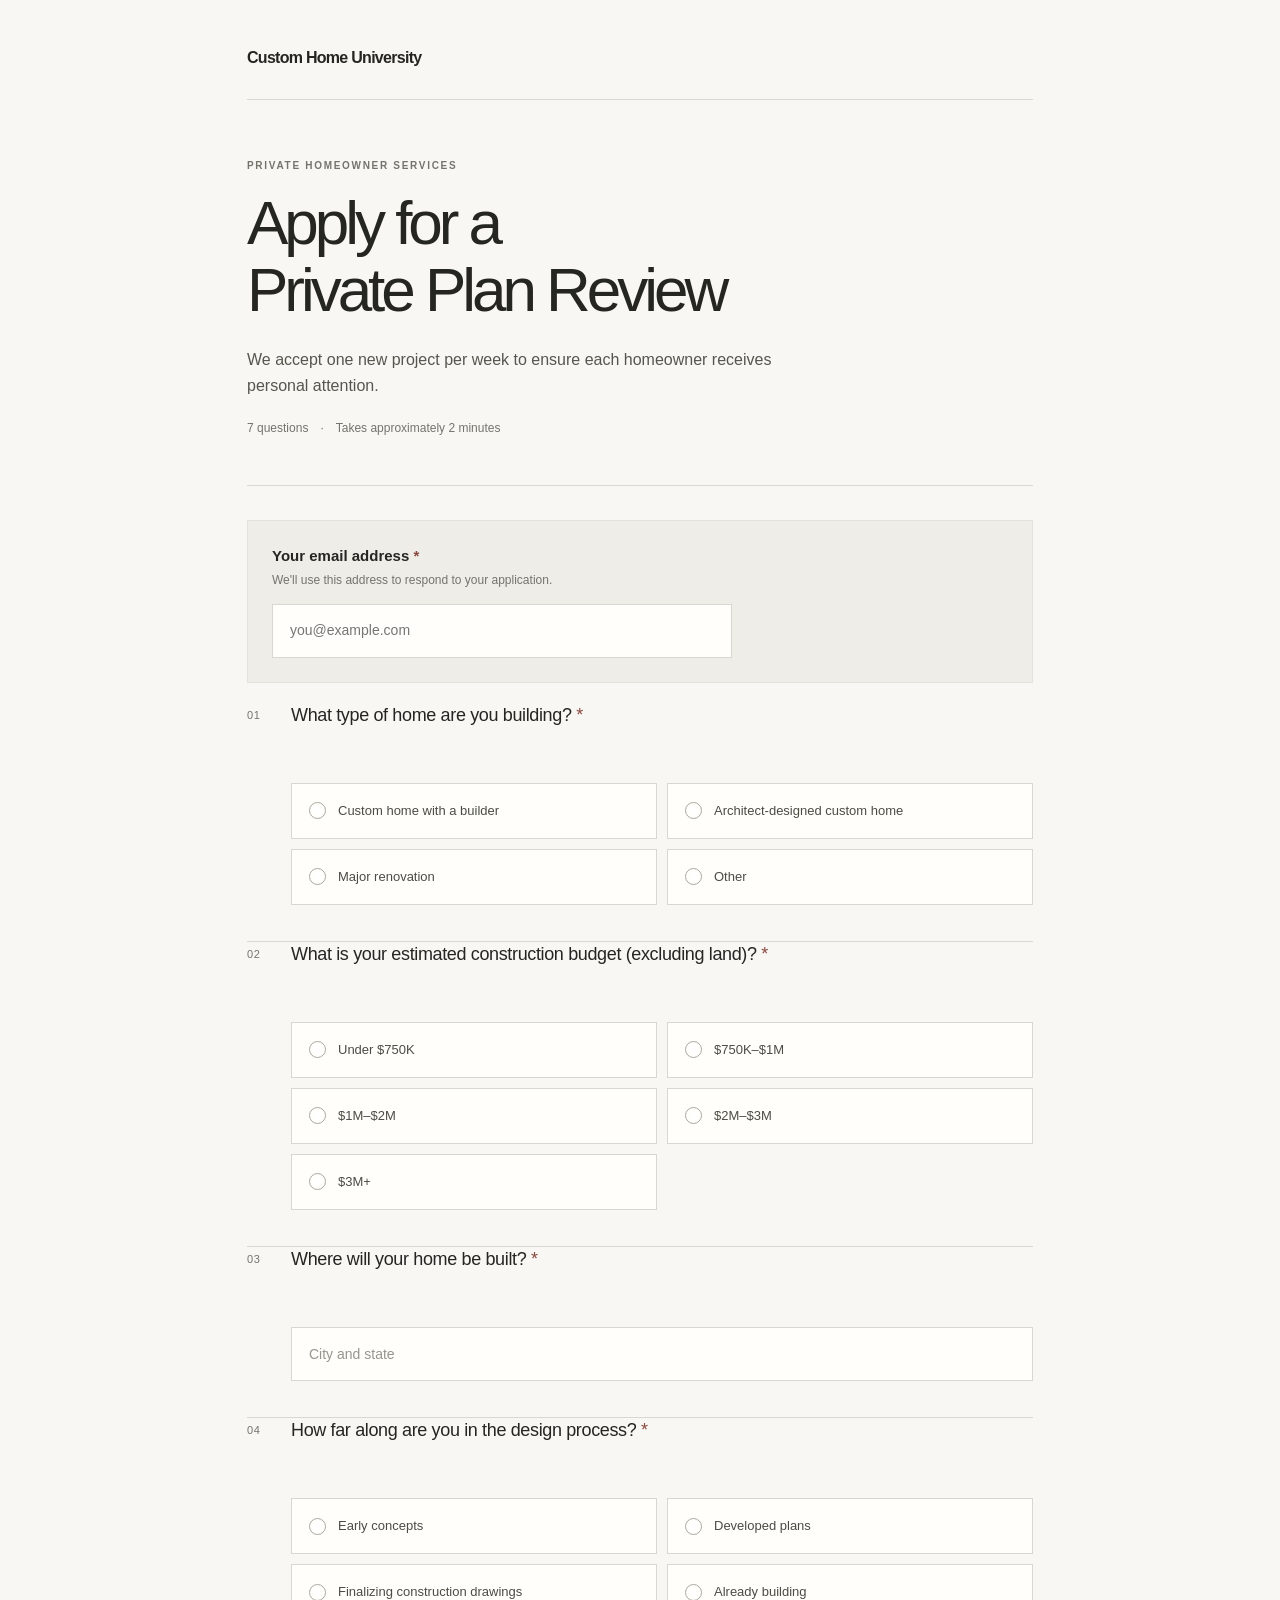
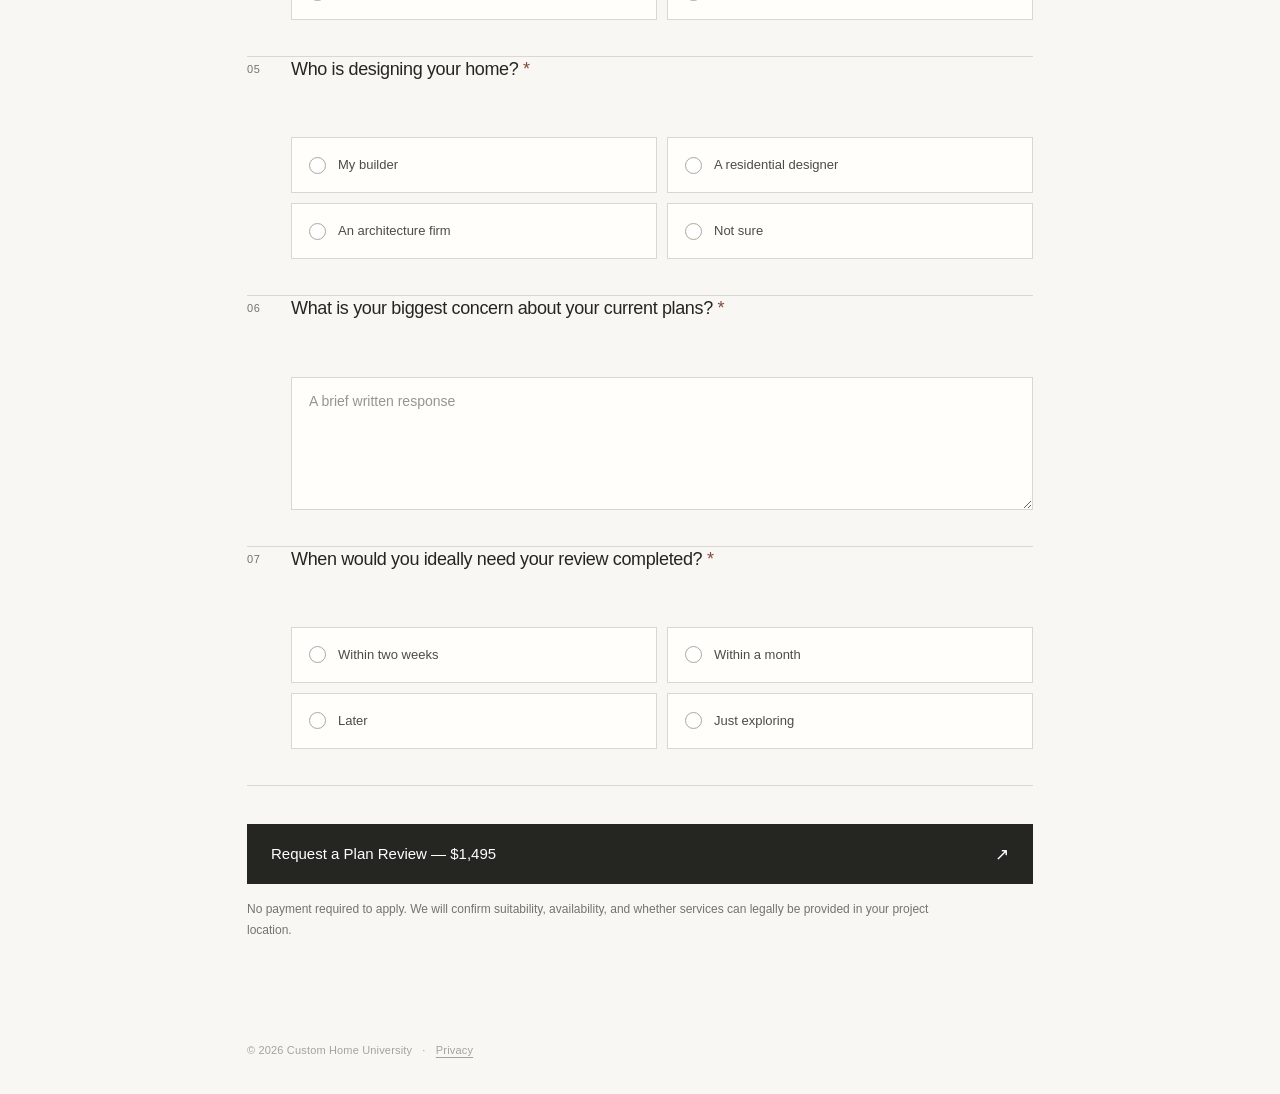
==== apply.html @ 62da4db6 "Launch private plan review application pages and notification-ready forms" ====
<!doctype html>
<html lang="en">
<head>
  <meta charset="utf-8">
  <meta name="viewport" content="width=device-width,initial-scale=1">
  <meta name="theme-color" content="#f8f7f4">
  <meta name="description" content="Apply for a Private Plan Review with Custom Home University.">
  <title>Apply for a Private Plan Review | Custom Home University</title>
  <link rel="icon" href="assets/favicon.svg" type="image/svg+xml">
  <link rel="stylesheet" href="assets/site.css">
  <script src="assets/config.js" defer></script>
  <script src="assets/site.js" defer></script>
</head>
<body data-page="apply">
  <main class="form-container">
    <header class="form-header">
      <a class="wordmark" href="index.html">Custom Home University</a>
      <div class="header-rule"></div>
      <p class="eyebrow">Private homeowner services</p>
      <h1>Apply for a<br>Private Plan Review</h1>
      <p class="intro">We accept one new project per week to ensure each homeowner receives personal attention.</p>
      <div class="form-meta"><span>7 questions</span><span aria-hidden="true">·</span><span>Takes approximately 2 minutes</span></div>
    </header>
    <form id="applicationForm" class="application-form" novalidate>
      <div class="contact-panel">
        <label for="applicationEmail">Your email address <span class="required" aria-hidden="true">*</span></label>
        <p>We'll use this address to respond to your application.</p>
        <input type="email" id="applicationEmail" name="email" autocomplete="email" placeholder="you@example.com" maxlength="254" required>
      </div>
      <fieldset class="question">
        <legend><span class="question-index">01</span><span>What type of home are you building? <span class="required" aria-hidden="true">*</span></span></legend>
        <div class="choices">
          <label class="choice"><input type="radio" name="home_type" value="Custom home with a builder" required><span>Custom home with a builder</span></label>
          <label class="choice"><input type="radio" name="home_type" value="Architect-designed custom home"><span>Architect-designed custom home</span></label>
          <label class="choice"><input type="radio" name="home_type" value="Major renovation"><span>Major renovation</span></label>
          <label class="choice"><input type="radio" name="home_type" value="Other"><span>Other</span></label>
        </div>
      </fieldset>
      <fieldset class="question">
        <legend><span class="question-index">02</span><span>What is your estimated construction budget (excluding land)? <span class="required" aria-hidden="true">*</span></span></legend>
        <div class="choices">
          <label class="choice"><input type="radio" name="budget" value="Under $750K" required><span>Under $750K</span></label>
          <label class="choice"><input type="radio" name="budget" value="$750K–$1M"><span>$750K–$1M</span></label>
          <label class="choice"><input type="radio" name="budget" value="$1M–$2M"><span>$1M–$2M</span></label>
          <label class="choice"><input type="radio" name="budget" value="$2M–$3M"><span>$2M–$3M</span></label>
          <label class="choice"><input type="radio" name="budget" value="$3M+"><span>$3M+</span></label>
        </div>
      </fieldset>
      <fieldset class="question">
        <legend><span class="question-index">03</span><span>Where will your home be built? <span class="required" aria-hidden="true">*</span></span></legend>
        <div class="field-body"><label class="visually-hidden" for="projectLocation">City and state</label><input class="text-field" id="projectLocation" name="location" type="text" placeholder="City and state" maxlength="120" required></div>
      </fieldset>
      <fieldset class="question">
        <legend><span class="question-index">04</span><span>How far along are you in the design process? <span class="required" aria-hidden="true">*</span></span></legend>
        <div class="choices">
          <label class="choice"><input type="radio" name="design_stage" value="Early concepts" required><span>Early concepts</span></label>
          <label class="choice"><input type="radio" name="design_stage" value="Developed plans"><span>Developed plans</span></label>
          <label class="choice"><input type="radio" name="design_stage" value="Finalizing construction drawings"><span>Finalizing construction drawings</span></label>
          <label class="choice"><input type="radio" name="design_stage" value="Already building"><span>Already building</span></label>
        </div>
      </fieldset>
      <fieldset class="question">
        <legend><span class="question-index">05</span><span>Who is designing your home? <span class="required" aria-hidden="true">*</span></span></legend>
        <div class="choices">
          <label class="choice"><input type="radio" name="designer" value="My builder" required><span>My builder</span></label>
          <label class="choice"><input type="radio" name="designer" value="A residential designer"><span>A residential designer</span></label>
          <label class="choice"><input type="radio" name="designer" value="An architecture firm"><span>An architecture firm</span></label>
          <label class="choice"><input type="radio" name="designer" value="Not sure"><span>Not sure</span></label>
        </div>
      </fieldset>
      <fieldset class="question">
        <legend><span class="question-index">06</span><span>What is your biggest concern about your current plans? <span class="required" aria-hidden="true">*</span></span></legend>
        <div class="field-body"><label class="visually-hidden" for="mainConcern">A brief written response</label><textarea id="mainConcern" class="text-field" name="concern" rows="5" maxlength="1000" required placeholder="A brief written response"></textarea></div>
      </fieldset>
      <fieldset class="question">
        <legend><span class="question-index">07</span><span>When would you ideally need your review completed? <span class="required" aria-hidden="true">*</span></span></legend>
        <div class="choices">
          <label class="choice"><input type="radio" name="timeline" value="Within two weeks" required><span>Within two weeks</span></label>
          <label class="choice"><input type="radio" name="timeline" value="Within a month"><span>Within a month</span></label>
          <label class="choice"><input type="radio" name="timeline" value="Later"><span>Later</span></label>
          <label class="choice"><input type="radio" name="timeline" value="Just exploring"><span>Just exploring</span></label>
        </div>
      </fieldset>
      <div class="submit-section">
        <button id="applicationSubmit" class="primary-button submit-application" type="submit">Request a Plan Review — $1,495 <span aria-hidden="true">↗</span></button>
        <p class="fine-print">No payment required to apply. We will confirm suitability, availability, and whether services can legally be provided in your project location.</p>
        <p id="applicationStatus" class="form-status" role="status" aria-live="polite"></p>
      </div>
      <input type="text" name="website" class="honeypot" autocomplete="off" tabindex="-1" aria-hidden="true">
    </form>
    <footer class="site-footer">© <span data-year></span> Custom Home University <span aria-hidden="true">·</span> <a href="privacy.html">Privacy</a></footer>
  </main>
  <iframe name="chuSubmissionFrame" id="chuSubmissionFrame" class="submission-frame" title="Form submission confirmation"></iframe>
</body>
</html>
---- assets/site.css ----
:root{color-scheme:light;--paper:#f8f7f4;--ink:#252522;--muted:#74746d;--soft:#a4a39b;--line:#d8d7d0;--field:#fffefa;--panel:#e9e8e3}
*{box-sizing:border-box}html{scroll-behavior:smooth}body{margin:0;background:var(--paper);color:var(--ink);font-family:-apple-system,BlinkMacSystemFont,"Segoe UI",Helvetica,Arial,sans-serif;-webkit-font-smoothing:antialiased;line-height:1.5}a{color:inherit}button,input,textarea{font:inherit}button{cursor:pointer}h1,h2,p{margin-top:0}.visually-hidden{position:absolute!important;width:1px;height:1px;padding:0;margin:-1px;overflow:hidden;clip:rect(0,0,0,0);white-space:nowrap;border:0}.honeypot,.submission-frame{position:absolute;width:1px;height:1px;left:-10000px;top:-10000px;opacity:0;border:0;pointer-events:none}.site-footer{margin-top:auto;padding:40px 0 20px;text-align:center;color:var(--soft);font-size:11px;letter-spacing:.015em}.site-footer a{text-underline-offset:3px;text-decoration-thickness:1px}.site-footer span[aria-hidden]{padding:0 7px}
.landing-container{max-width:868px;width:calc(100% - 56px);min-height:100svh;margin:0 auto;display:flex;flex-direction:column}.landing-content{padding-top:clamp(72px,10.5vh,114px)}.brand-heading{text-align:center;font-size:clamp(38px,5.2vw,63px);font-weight:500;line-height:1.13;letter-spacing:-.067em;text-wrap:balance;margin-bottom:clamp(40px,6vh,66px)}.video-frame{width:100%;aspect-ratio:16/9;background:var(--panel);border:1px solid #dad9d3;position:relative;overflow:hidden}.video-frame iframe,.video-frame video{width:100%;height:100%;display:block;border:0}.video-placeholder{position:absolute;inset:0;display:flex;align-items:center;justify-content:center;flex-direction:column;gap:21px;color:#797871}.play-ring{display:grid;place-items:center;width:82px;height:82px;border:1px solid #c5c4bd;border-radius:50%;padding-left:4px}.placeholder-caption{font-size:10px;text-transform:uppercase;font-weight:600;letter-spacing:.24em}.email-section{max-width:610px;margin:clamp(32px,5.5vh,55px) auto 0;text-align:center}.email-section h2{font-size:16px;letter-spacing:-.005em;font-weight:400;margin-bottom:19px}.email-form{display:flex;gap:9px}.email-form input[type=email],.contact-panel input,.text-field{border:1px solid var(--line);border-radius:0;min-height:54px;outline-offset:2px;background:var(--field);color:var(--ink);font-size:14px;padding:13px 17px;min-width:0;width:100%}.email-form input[type=email]{flex:1}.email-form input::placeholder,.text-field::placeholder{color:#96958e}.primary-button{display:inline-flex;align-items:center;justify-content:center;gap:17px;min-height:54px;background:var(--ink);color:white;border:1px solid var(--ink);padding:14px 21px;border-radius:0;white-space:nowrap;font-size:13px;font-weight:500;transition:background .15s ease}.primary-button:hover{background:#44443d}.primary-button:disabled{opacity:.6;cursor:wait}.primary-button span{font-size:17px;font-weight:400;line-height:1}.helper-text{color:var(--muted);font-size:12px;margin:12px 0 0}.form-status{font-size:13px;line-height:1.5;min-height:22px;margin:10px auto 0;color:var(--muted)}.form-status[data-kind=error]{color:#9a342e}.form-status[data-kind=success]{color:#355a3e}input:focus-visible,textarea:focus-visible,.choice input:focus-visible+span,button:focus-visible,a:focus-visible{outline:2px solid #65645d;outline-offset:3px}
.form-container{max-width:786px;width:calc(100% - 64px);margin:0 auto;min-height:100svh}.form-header{padding-top:46px}.wordmark{display:inline-block;font-size:16px;letter-spacing:-.045em;font-weight:600;text-decoration:none}.header-rule{height:1px;background:var(--line);margin:29px 0 58px}.eyebrow{text-transform:uppercase;font-weight:650;letter-spacing:.17em;color:var(--muted);font-size:10px;margin:0 0 17px}.form-header h1{font-size:clamp(39px,6vw,62px);line-height:1.08;letter-spacing:-.065em;font-weight:500;margin:0 0 23px}.intro{max-width:565px;font-size:16px;line-height:1.66;color:#56564e;margin-bottom:19px}.form-meta{display:flex;gap:12px;align-items:center;font-size:12px;color:var(--muted);margin-bottom:48px}.application-form{border-top:1px solid var(--line)}.contact-panel{background:#eeede8;border:1px solid #e3e2dc;padding:24px;margin:34px 0 20px}.contact-panel label{display:block;font-size:15px;font-weight:600;margin-bottom:3px}.contact-panel p{font-size:12px;margin:0 0 15px;color:var(--muted)}.contact-panel input{max-width:460px;display:block}.required{color:#8a483e}.question{padding:33px 0 36px;border:0;border-bottom:1px solid var(--line);margin:0;min-width:0}.question legend{font-size:18px;font-weight:500;letter-spacing:-.02em;line-height:1.4;padding:0;width:100%;display:flex;gap:22px}.question-index{font-size:11px;color:var(--muted);letter-spacing:.065em;padding-top:5px;min-width:22px;display:inline-block;font-variant-numeric:tabular-nums}.choices,.field-body{margin:22px 0 0 44px}.choices{display:grid;grid-template-columns:repeat(2,minmax(0,1fr));gap:10px}.choice{position:relative;cursor:pointer}.choice input{position:absolute;opacity:0;width:1px;height:1px}.choice span{display:flex;align-items:center;min-height:56px;border:1px solid var(--line);background:var(--field);font-size:13px;color:#4c4c45;line-height:1.4;padding:13px 17px;transition:border-color .12s ease,background .12s ease}.choice span:before{content:"";width:15px;height:15px;flex:0 0 15px;border:1px solid #a9a9a0;border-radius:50%;margin-right:12px;background:white;box-shadow:inset 0 0 0 3px var(--field)}.choice:hover span{border-color:#929088}.choice input:checked+span{background:#e9e8e1;border-color:var(--ink);color:var(--ink);font-weight:500}.choice input:checked+span:before{border-color:var(--ink);background:var(--ink);box-shadow:inset 0 0 0 3px #e9e8e1}.text-field{max-width:100%}textarea.text-field{resize:vertical;min-height:120px;display:block}.submit-section{padding:38px 0 0}.submit-application{width:100%;min-height:60px;font-size:15px;justify-content:space-between;padding:18px 23px}.fine-print{font-size:12px;color:var(--muted);line-height:1.7;margin:15px 0 0;max-width:690px}.form-container .site-footer{text-align:left;margin-top:30px;padding-bottom:35px}
.response-container{max-width:786px;width:calc(100% - 64px);min-height:100svh;display:flex;flex-direction:column;margin:0 auto;padding-top:45px}.response-content{margin:auto 0;padding:68px 0}.checkmark{display:grid;place-items:center;border:1px solid #b7b5a8;border-radius:50%;width:55px;height:55px;font-size:25px;color:#415640;margin-bottom:30px}.response-content h1,.policy-container h1{font-weight:500;font-size:clamp(38px,6vw,56px);letter-spacing:-.065em;line-height:1.13;margin-bottom:23px}.response-content p:not(.eyebrow){max-width:530px;color:#56564e;line-height:1.7;font-size:16px}.text-link{text-decoration:underline;text-underline-offset:5px;font-size:13px;display:inline-block;margin-top:22px}.policy-container{max-width:720px;width:calc(100% - 64px);margin:0 auto;padding-top:46px}.policy-container h1{margin-top:80px}.policy-container>p{line-height:1.75;color:#55554f;font-size:15px;margin-bottom:19px}.policy-container .site-footer{margin-top:65px;text-align:left}
@media(max-width:680px){.landing-container{width:calc(100% - 36px)}.landing-content{padding-top:clamp(64px,11vh,90px)}.brand-heading{font-size:clamp(35px,8.8vw,48px);margin-bottom:43px}.play-ring{width:64px;height:64px}.play-ring svg{width:20px}.video-placeholder{gap:15px}.placeholder-caption{font-size:8px}.email-form{flex-direction:column}.email-form input[type=email]{flex:initial}.primary-button{width:100%}.email-section{width:100%;max-width:420px}.form-container,.response-container,.policy-container{width:calc(100% - 36px)}.form-header{padding-top:28px}.header-rule{margin:22px 0 45px}.intro{font-size:15px}.form-meta{margin-bottom:32px}.contact-panel{padding:18px}.question{padding:29px 0}.question legend{font-size:17px;gap:10px}.question-index{min-width:22px}.choices{grid-template-columns:1fr;gap:8px}.choices,.field-body{margin-left:32px}.choice span{min-height:52px}.submit-application{font-size:14px}.response-content{padding:65px 0}.policy-container h1{margin-top:55px}}
@media(prefers-reduced-motion:reduce){html{scroll-behavior:auto}.primary-button,.choice span{transition:none}}
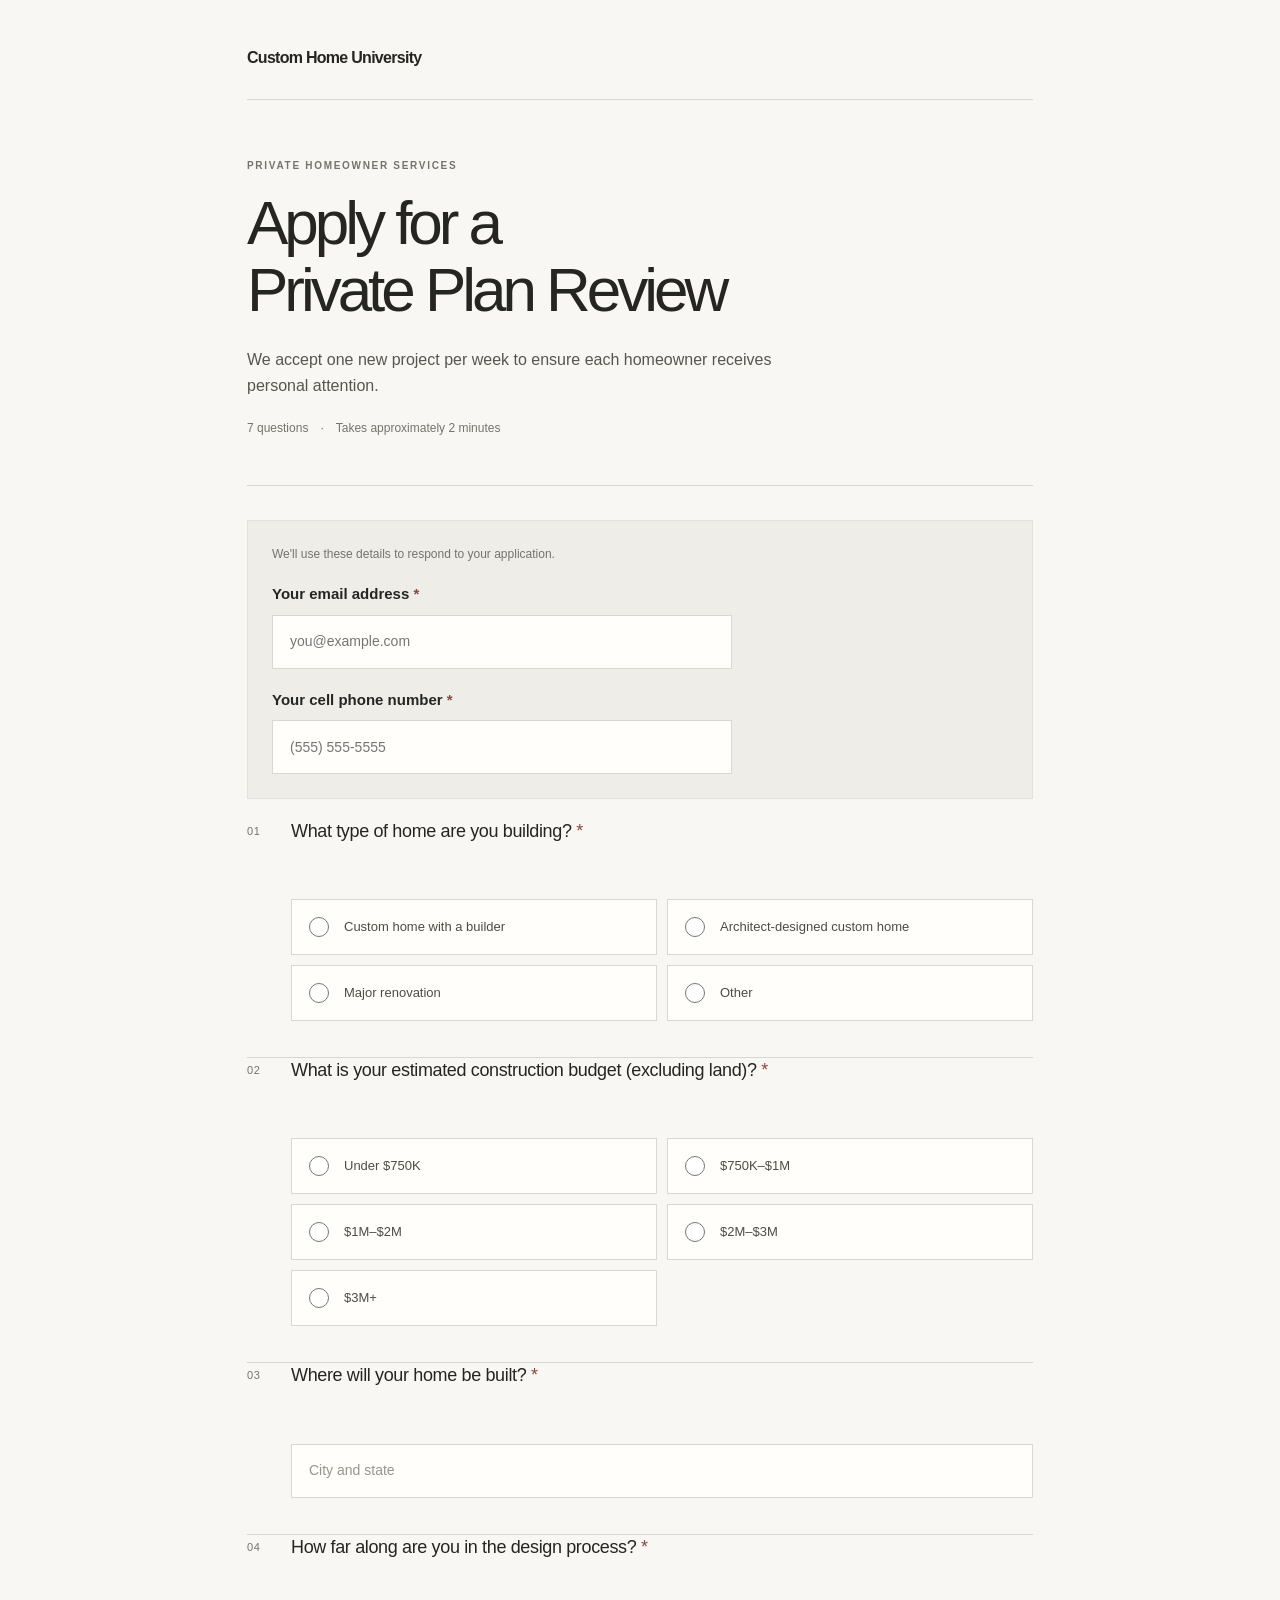
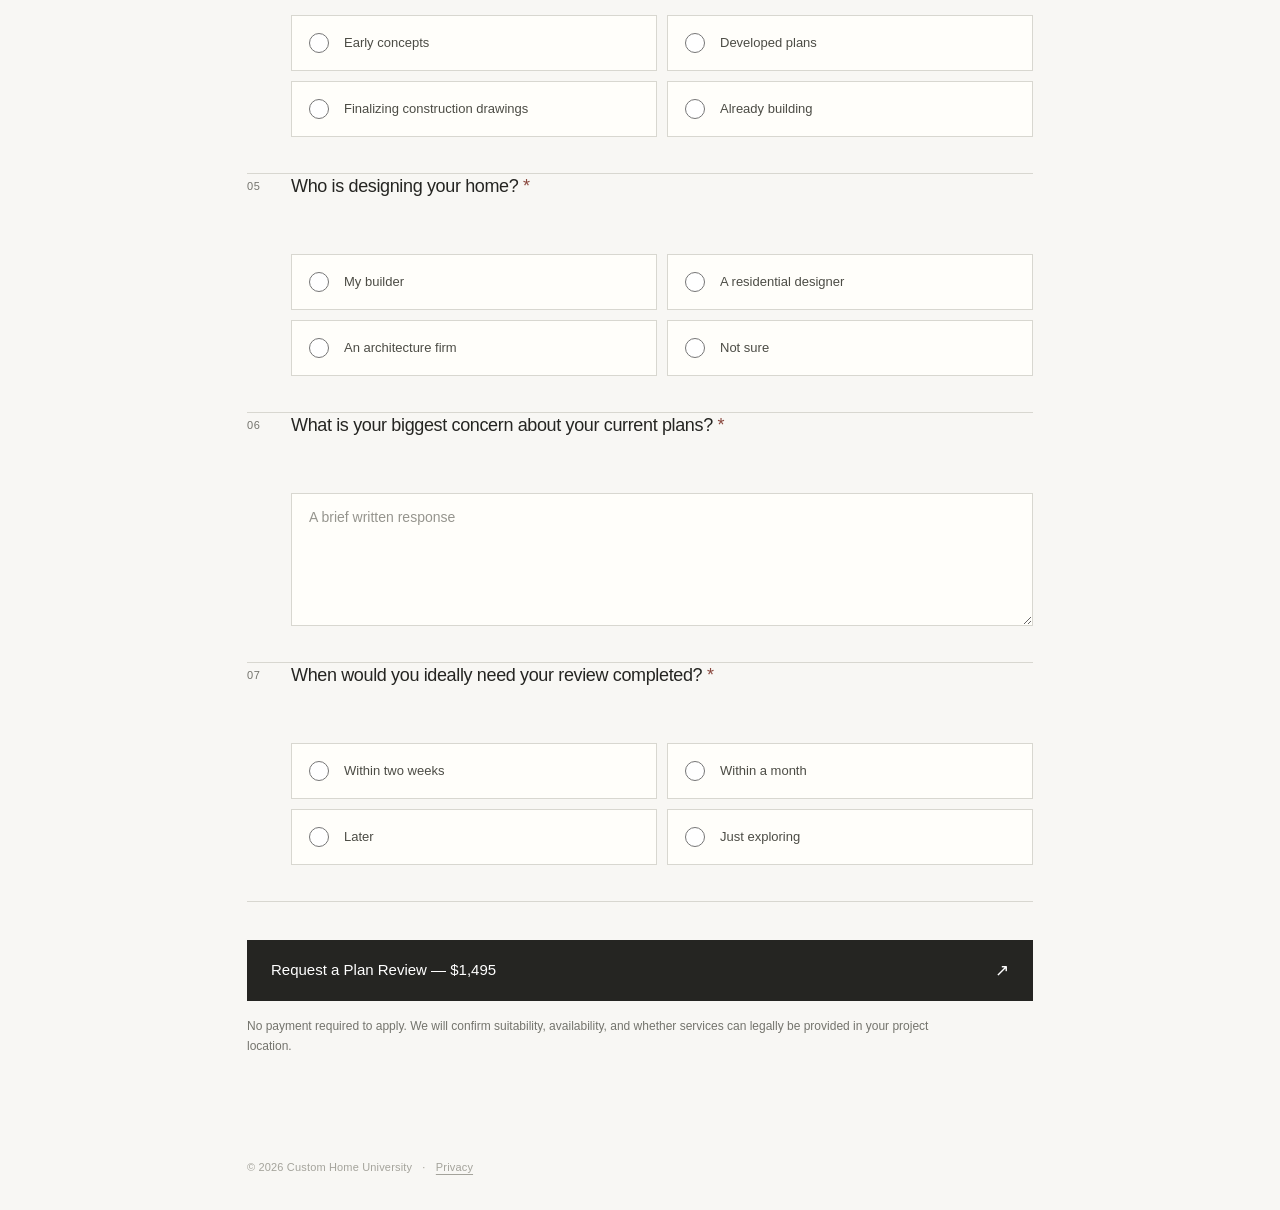
==== commit 76299273: "Capture cell phone with lead signup and plan review application" ====
--- a/apply.html
+++ b/apply.html
@@ -23,9 +23,15 @@
     </header>
     <form id="applicationForm" class="application-form" novalidate>
       <div class="contact-panel">
-        <label for="applicationEmail">Your email address <span class="required" aria-hidden="true">*</span></label>
-        <p>We'll use this address to respond to your application.</p>
-        <input type="email" id="applicationEmail" name="email" autocomplete="email" placeholder="you@example.com" maxlength="254" required>
+        <p>We'll use these details to respond to your application.</p>
+        <div class="contact-field">
+          <label for="applicationEmail">Your email address <span class="required" aria-hidden="true">*</span></label>
+          <input type="email" id="applicationEmail" name="email" autocomplete="email" placeholder="you@example.com" maxlength="254" required>
+        </div>
+        <div class="contact-field">
+          <label for="applicationPhone">Your cell phone number <span class="required" aria-hidden="true">*</span></label>
+          <input type="tel" id="applicationPhone" name="phone" autocomplete="tel" inputmode="tel" placeholder="(555) 555-5555" maxlength="32" required>
+        </div>
       </div>
       <fieldset class="question">
         <legend><span class="question-index">01</span><span>What type of home are you building? <span class="required" aria-hidden="true">*</span></span></legend>
--- a/assets/site.css
+++ b/assets/site.css
@@ -1,7 +1,7 @@
 :root{color-scheme:light;--paper:#f8f7f4;--ink:#252522;--muted:#74746d;--soft:#a4a39b;--line:#d8d7d0;--field:#fffefa;--panel:#e9e8e3}
 *{box-sizing:border-box}html{scroll-behavior:smooth}body{margin:0;background:var(--paper);color:var(--ink);font-family:-apple-system,BlinkMacSystemFont,"Segoe UI",Helvetica,Arial,sans-serif;-webkit-font-smoothing:antialiased;line-height:1.5}a{color:inherit}button,input,textarea{font:inherit}button{cursor:pointer}h1,h2,p{margin-top:0}.visually-hidden{position:absolute!important;width:1px;height:1px;padding:0;margin:-1px;overflow:hidden;clip:rect(0,0,0,0);white-space:nowrap;border:0}.honeypot,.submission-frame{position:absolute;width:1px;height:1px;left:-10000px;top:-10000px;opacity:0;border:0;pointer-events:none}.site-footer{margin-top:auto;padding:40px 0 20px;text-align:center;color:var(--soft);font-size:11px;letter-spacing:.015em}.site-footer a{text-underline-offset:3px;text-decoration-thickness:1px}.site-footer span[aria-hidden]{padding:0 7px}
-.landing-container{max-width:868px;width:calc(100% - 56px);min-height:100svh;margin:0 auto;display:flex;flex-direction:column}.landing-content{padding-top:clamp(72px,10.5vh,114px)}.brand-heading{text-align:center;font-size:clamp(38px,5.2vw,63px);font-weight:500;line-height:1.13;letter-spacing:-.067em;text-wrap:balance;margin-bottom:clamp(40px,6vh,66px)}.video-frame{width:100%;aspect-ratio:16/9;background:var(--panel);border:1px solid #dad9d3;position:relative;overflow:hidden}.video-frame iframe,.video-frame video{width:100%;height:100%;display:block;border:0}.video-placeholder{position:absolute;inset:0;display:flex;align-items:center;justify-content:center;flex-direction:column;gap:21px;color:#797871}.play-ring{display:grid;place-items:center;width:82px;height:82px;border:1px solid #c5c4bd;border-radius:50%;padding-left:4px}.placeholder-caption{font-size:10px;text-transform:uppercase;font-weight:600;letter-spacing:.24em}.email-section{max-width:610px;margin:clamp(32px,5.5vh,55px) auto 0;text-align:center}.email-section h2{font-size:16px;letter-spacing:-.005em;font-weight:400;margin-bottom:19px}.email-form{display:flex;gap:9px}.email-form input[type=email],.contact-panel input,.text-field{border:1px solid var(--line);border-radius:0;min-height:54px;outline-offset:2px;background:var(--field);color:var(--ink);font-size:14px;padding:13px 17px;min-width:0;width:100%}.email-form input[type=email]{flex:1}.email-form input::placeholder,.text-field::placeholder{color:#96958e}.primary-button{display:inline-flex;align-items:center;justify-content:center;gap:17px;min-height:54px;background:var(--ink);color:white;border:1px solid var(--ink);padding:14px 21px;border-radius:0;white-space:nowrap;font-size:13px;font-weight:500;transition:background .15s ease}.primary-button:hover{background:#44443d}.primary-button:disabled{opacity:.6;cursor:wait}.primary-button span{font-size:17px;font-weight:400;line-height:1}.helper-text{color:var(--muted);font-size:12px;margin:12px 0 0}.form-status{font-size:13px;line-height:1.5;min-height:22px;margin:10px auto 0;color:var(--muted)}.form-status[data-kind=error]{color:#9a342e}.form-status[data-kind=success]{color:#355a3e}input:focus-visible,textarea:focus-visible,.choice input:focus-visible+span,button:focus-visible,a:focus-visible{outline:2px solid #65645d;outline-offset:3px}
-.form-container{max-width:786px;width:calc(100% - 64px);margin:0 auto;min-height:100svh}.form-header{padding-top:46px}.wordmark{display:inline-block;font-size:16px;letter-spacing:-.045em;font-weight:600;text-decoration:none}.header-rule{height:1px;background:var(--line);margin:29px 0 58px}.eyebrow{text-transform:uppercase;font-weight:650;letter-spacing:.17em;color:var(--muted);font-size:10px;margin:0 0 17px}.form-header h1{font-size:clamp(39px,6vw,62px);line-height:1.08;letter-spacing:-.065em;font-weight:500;margin:0 0 23px}.intro{max-width:565px;font-size:16px;line-height:1.66;color:#56564e;margin-bottom:19px}.form-meta{display:flex;gap:12px;align-items:center;font-size:12px;color:var(--muted);margin-bottom:48px}.application-form{border-top:1px solid var(--line)}.contact-panel{background:#eeede8;border:1px solid #e3e2dc;padding:24px;margin:34px 0 20px}.contact-panel label{display:block;font-size:15px;font-weight:600;margin-bottom:3px}.contact-panel p{font-size:12px;margin:0 0 15px;color:var(--muted)}.contact-panel input{max-width:460px;display:block}.required{color:#8a483e}.question{padding:33px 0 36px;border:0;border-bottom:1px solid var(--line);margin:0;min-width:0}.question legend{font-size:18px;font-weight:500;letter-spacing:-.02em;line-height:1.4;padding:0;width:100%;display:flex;gap:22px}.question-index{font-size:11px;color:var(--muted);letter-spacing:.065em;padding-top:5px;min-width:22px;display:inline-block;font-variant-numeric:tabular-nums}.choices,.field-body{margin:22px 0 0 44px}.choices{display:grid;grid-template-columns:repeat(2,minmax(0,1fr));gap:10px}.choice{position:relative;cursor:pointer}.choice input{position:absolute;opacity:0;width:1px;height:1px}.choice span{display:flex;align-items:center;min-height:56px;border:1px solid var(--line);background:var(--field);font-size:13px;color:#4c4c45;line-height:1.4;padding:13px 17px;transition:border-color .12s ease,background .12s ease}.choice span:before{content:"";width:15px;height:15px;flex:0 0 15px;border:1px solid #a9a9a0;border-radius:50%;margin-right:12px;background:white;box-shadow:inset 0 0 0 3px var(--field)}.choice:hover span{border-color:#929088}.choice input:checked+span{background:#e9e8e1;border-color:var(--ink);color:var(--ink);font-weight:500}.choice input:checked+span:before{border-color:var(--ink);background:var(--ink);box-shadow:inset 0 0 0 3px #e9e8e1}.text-field{max-width:100%}textarea.text-field{resize:vertical;min-height:120px;display:block}.submit-section{padding:38px 0 0}.submit-application{width:100%;min-height:60px;font-size:15px;justify-content:space-between;padding:18px 23px}.fine-print{font-size:12px;color:var(--muted);line-height:1.7;margin:15px 0 0;max-width:690px}.form-container .site-footer{text-align:left;margin-top:30px;padding-bottom:35px}
+.landing-container{max-width:868px;width:calc(100% - 56px);min-height:100svh;margin:0 auto;display:flex;flex-direction:column}.landing-content{padding-top:clamp(72px,10.5vh,114px)}.brand-heading{text-align:center;font-size:clamp(38px,5.2vw,63px);font-weight:500;line-height:1.13;letter-spacing:-.067em;text-wrap:balance;margin-bottom:clamp(40px,6vh,66px)}.video-frame{width:100%;aspect-ratio:16/9;background:var(--panel);border:1px solid #dad9d3;position:relative;overflow:hidden}.video-frame iframe,.video-frame video{width:100%;height:100%;display:block;border:0}.video-placeholder{position:absolute;inset:0;display:flex;align-items:center;justify-content:center;flex-direction:column;gap:21px;color:#797871}.play-ring{display:grid;place-items:center;width:82px;height:82px;border:1px solid #c5c4bd;border-radius:50%;padding-left:4px}.placeholder-caption{font-size:10px;text-transform:uppercase;font-weight:600;letter-spacing:.24em}.email-section{max-width:610px;margin:clamp(32px,5.5vh,55px) auto 0;text-align:center}.email-section h2{font-size:16px;letter-spacing:-.005em;font-weight:400;margin-bottom:19px}.email-form{display:flex;flex-direction:column;gap:10px}.email-form input[type=email],.email-form input[type=tel],.contact-panel input,.text-field{border:1px solid var(--line);border-radius:0;min-height:54px;outline-offset:2px;background:var(--field);color:var(--ink);font-size:14px;padding:13px 17px;min-width:0;width:100%}.email-form input[type=email],.email-form input[type=tel]{flex:1 1 auto}.email-form .primary-button{width:100%}.email-form input::placeholder,.text-field::placeholder{color:#96958e}.primary-button{display:inline-flex;align-items:center;justify-content:center;gap:17px;min-height:54px;background:var(--ink);color:white;border:1px solid var(--ink);padding:14px 21px;border-radius:0;white-space:nowrap;font-size:13px;font-weight:500;transition:background .15s ease}.primary-button:hover{background:#44443d}.primary-button:disabled{opacity:.6;cursor:wait}.primary-button span{font-size:17px;font-weight:400;line-height:1}.helper-text{color:var(--muted);font-size:12px;margin:12px 0 0}.form-status{font-size:13px;line-height:1.5;min-height:22px;margin:10px auto 0;color:var(--muted)}.form-status[data-kind=error]{color:#9a342e}.form-status[data-kind=success]{color:#355a3e}input:focus-visible,textarea:focus-visible,.choice input:focus-visible+span,button:focus-visible,a:focus-visible{outline:2px solid #65645d;outline-offset:3px}
+.form-container{max-width:786px;width:calc(100% - 64px);margin:0 auto;min-height:100svh}.form-header{padding-top:46px}.wordmark{display:inline-block;font-size:16px;letter-spacing:-.045em;font-weight:600;text-decoration:none}.header-rule{height:1px;background:var(--line);margin:29px 0 58px}.eyebrow{text-transform:uppercase;font-weight:650;letter-spacing:.17em;color:var(--muted);font-size:10px;margin:0 0 17px}.form-header h1{font-size:clamp(39px,6vw,62px);line-height:1.08;letter-spacing:-.065em;font-weight:500;margin:0 0 23px}.intro{max-width:565px;font-size:16px;line-height:1.66;color:#56564e;margin-bottom:19px}.form-meta{display:flex;gap:12px;align-items:center;font-size:12px;color:var(--muted);margin-bottom:48px}.application-form{border-top:1px solid var(--line)}.contact-panel{background:#eeede8;border:1px solid #e3e2dc;padding:24px;margin:34px 0 20px}.contact-panel label{display:block;font-size:15px;font-weight:600;margin-bottom:3px}.contact-panel p{font-size:12px;margin:0 0 15px;color:var(--muted)}.contact-panel input{max-width:460px;display:block}.contact-field+.contact-field{margin-top:20px}.contact-field label{margin-bottom:9px}.contact-panel>p{margin-bottom:20px}.required{color:#8a483e}.question{padding:33px 0 36px;border:0;border-bottom:1px solid var(--line);margin:0;min-width:0}.question legend{font-size:18px;font-weight:500;letter-spacing:-.02em;line-height:1.4;padding:0;width:100%;display:flex;gap:22px}.question-index{font-size:11px;color:var(--muted);letter-spacing:.065em;padding-top:5px;min-width:22px;display:inline-block;font-variant-numeric:tabular-nums}.choices,.field-body{margin:22px 0 0 44px}.choices{display:grid;grid-template-columns:repeat(2,minmax(0,1fr));gap:10px}.choice{position:relative;display:flex;align-items:center;min-height:56px;border:1px solid var(--line);background:var(--field);cursor:pointer;transition:border-color .12s ease,background .12s ease}.choice input[type=radio]{position:static;opacity:1;appearance:auto;flex:0 0 20px;width:20px;height:20px;margin:0 0 0 17px;accent-color:#416a49;cursor:pointer}.choice span{display:flex;align-items:center;flex:1;min-width:0;min-height:54px;font-size:13px;color:#4c4c45;line-height:1.4;padding:13px 15px;border:0;background:transparent}.choice:hover{border-color:#888980}.choice input:checked+span{color:#284f32;font-weight:650}.choice input:checked+span:after{content:"✓ Selected";display:inline-block;flex:0 0 auto;margin-left:auto;padding-left:12px;font-size:11px;font-weight:700;letter-spacing:.01em;color:#31613c}.choice:has(input:checked){background:#e6efe5;border:2px solid #416a49}.choice:has(input:checked) input[type=radio]{margin-left:16px}.choice:has(input:checked) span{min-height:52px}.choice input:focus-visible{outline:2px solid #416a49;outline-offset:3px}.text-field{max-width:100%}textarea.text-field{resize:vertical;min-height:120px;display:block}.submit-section{padding:38px 0 0}.submit-application{width:100%;min-height:60px;font-size:15px;justify-content:space-between;padding:18px 23px}.fine-print{font-size:12px;color:var(--muted);line-height:1.7;margin:15px 0 0;max-width:690px}.form-container .site-footer{text-align:left;margin-top:30px;padding-bottom:35px}
 .response-container{max-width:786px;width:calc(100% - 64px);min-height:100svh;display:flex;flex-direction:column;margin:0 auto;padding-top:45px}.response-content{margin:auto 0;padding:68px 0}.checkmark{display:grid;place-items:center;border:1px solid #b7b5a8;border-radius:50%;width:55px;height:55px;font-size:25px;color:#415640;margin-bottom:30px}.response-content h1,.policy-container h1{font-weight:500;font-size:clamp(38px,6vw,56px);letter-spacing:-.065em;line-height:1.13;margin-bottom:23px}.response-content p:not(.eyebrow){max-width:530px;color:#56564e;line-height:1.7;font-size:16px}.text-link{text-decoration:underline;text-underline-offset:5px;font-size:13px;display:inline-block;margin-top:22px}.policy-container{max-width:720px;width:calc(100% - 64px);margin:0 auto;padding-top:46px}.policy-container h1{margin-top:80px}.policy-container>p{line-height:1.75;color:#55554f;font-size:15px;margin-bottom:19px}.policy-container .site-footer{margin-top:65px;text-align:left}
-@media(max-width:680px){.landing-container{width:calc(100% - 36px)}.landing-content{padding-top:clamp(64px,11vh,90px)}.brand-heading{font-size:clamp(35px,8.8vw,48px);margin-bottom:43px}.play-ring{width:64px;height:64px}.play-ring svg{width:20px}.video-placeholder{gap:15px}.placeholder-caption{font-size:8px}.email-form{flex-direction:column}.email-form input[type=email]{flex:initial}.primary-button{width:100%}.email-section{width:100%;max-width:420px}.form-container,.response-container,.policy-container{width:calc(100% - 36px)}.form-header{padding-top:28px}.header-rule{margin:22px 0 45px}.intro{font-size:15px}.form-meta{margin-bottom:32px}.contact-panel{padding:18px}.question{padding:29px 0}.question legend{font-size:17px;gap:10px}.question-index{min-width:22px}.choices{grid-template-columns:1fr;gap:8px}.choices,.field-body{margin-left:32px}.choice span{min-height:52px}.submit-application{font-size:14px}.response-content{padding:65px 0}.policy-container h1{margin-top:55px}}
+@media(max-width:680px){.landing-container{width:calc(100% - 36px)}.landing-content{padding-top:clamp(64px,11vh,90px)}.brand-heading{font-size:clamp(35px,8.8vw,48px);margin-bottom:43px}.play-ring{width:64px;height:64px}.play-ring svg{width:20px}.video-placeholder{gap:15px}.placeholder-caption{font-size:8px}.email-form{flex-direction:column}.email-form input[type=email],.email-form input[type=tel]{flex:initial}.primary-button{width:100%}.email-section{width:100%;max-width:420px}.form-container,.response-container,.policy-container{width:calc(100% - 36px)}.form-header{padding-top:28px}.header-rule{margin:22px 0 45px}.intro{font-size:15px}.form-meta{margin-bottom:32px}.contact-panel{padding:18px}.question{padding:29px 0}.question legend{font-size:17px;gap:10px}.question-index{min-width:22px}.choices{grid-template-columns:1fr;gap:8px}.choices,.field-body{margin-left:32px}.choice span{min-height:52px;font-size:14px;padding:14px 13px}.choice input:checked+span:after{font-size:11px;padding-left:8px}.submit-application{font-size:14px}.response-content{padding:65px 0}.policy-container h1{margin-top:55px}}
 @media(prefers-reduced-motion:reduce){html{scroll-behavior:auto}.primary-button,.choice span{transition:none}}
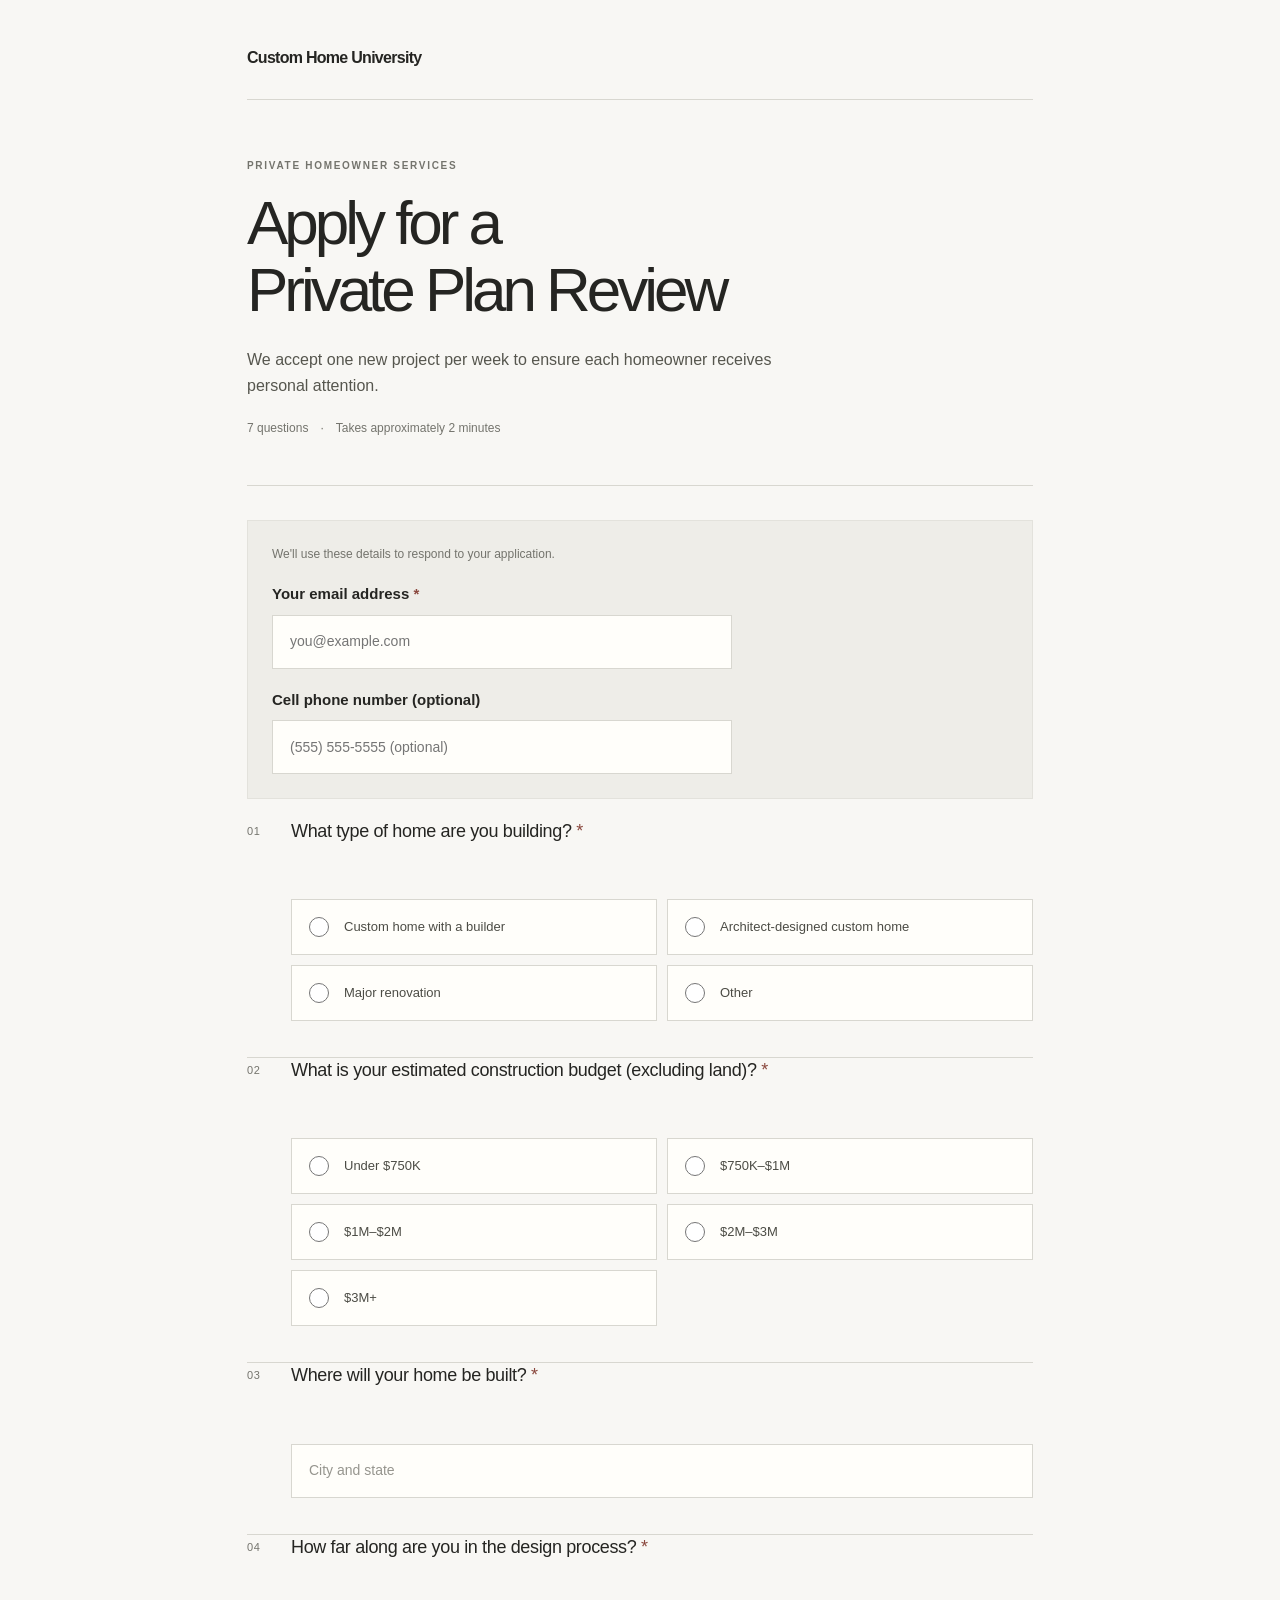
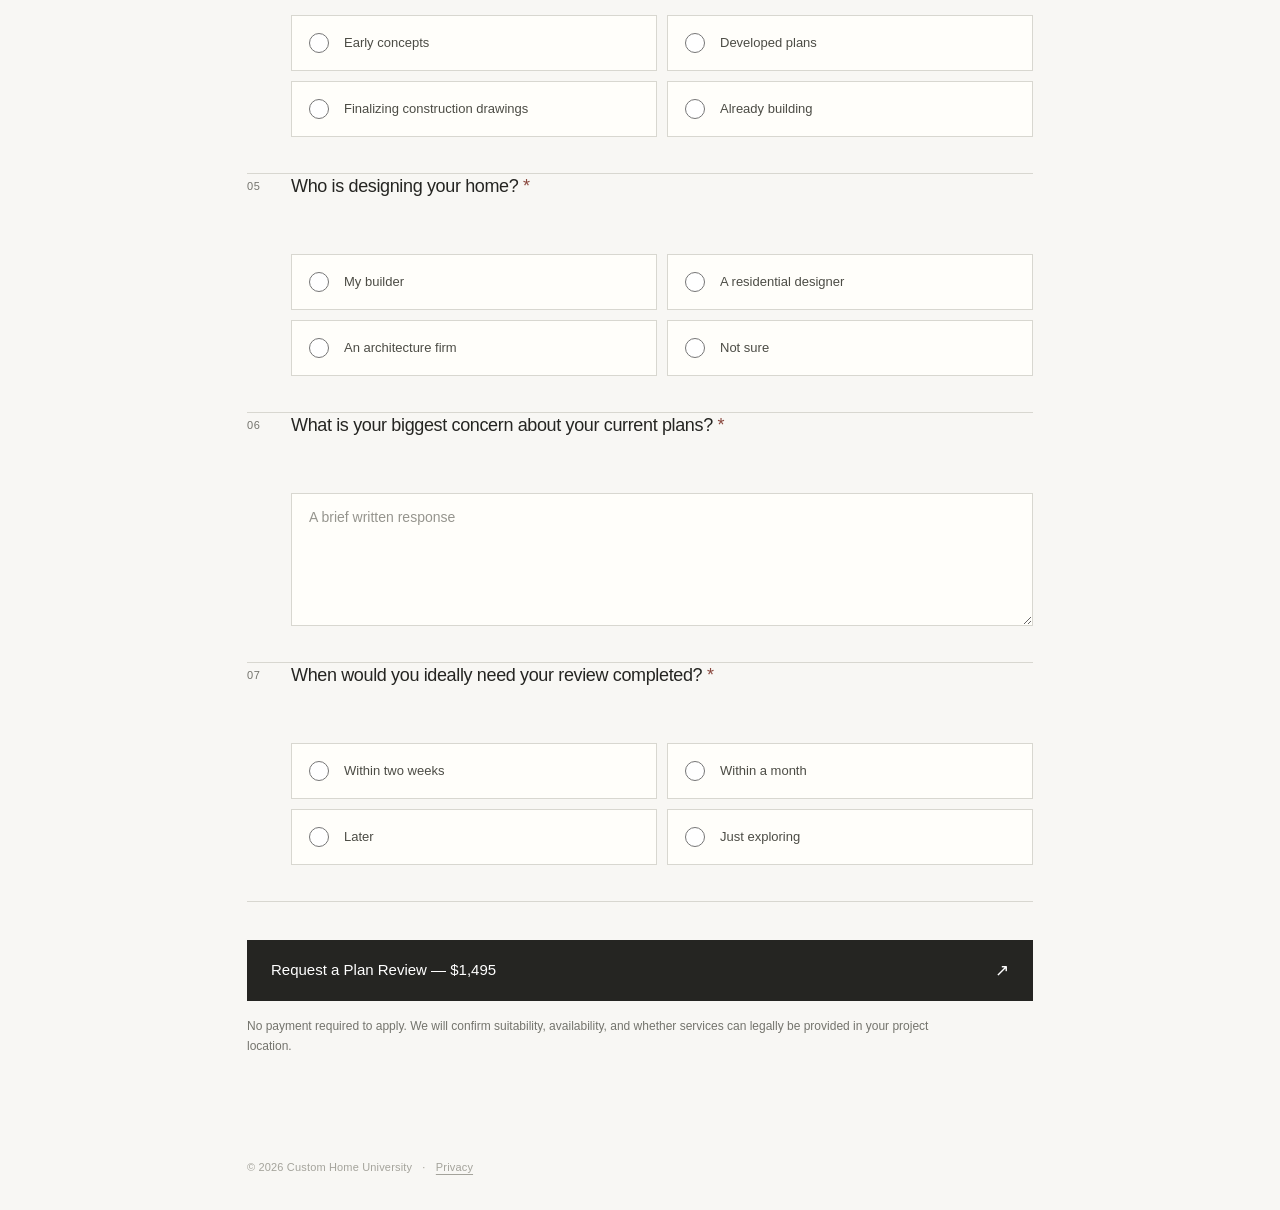
==== commit 815cead6: "Make phone numbers optional for leads and applicants" ====
--- a/apply.html
+++ b/apply.html
@@ -29,8 +29,8 @@
           <input type="email" id="applicationEmail" name="email" autocomplete="email" placeholder="you@example.com" maxlength="254" required>
         </div>
         <div class="contact-field">
-          <label for="applicationPhone">Your cell phone number <span class="required" aria-hidden="true">*</span></label>
-          <input type="tel" id="applicationPhone" name="phone" autocomplete="tel" inputmode="tel" placeholder="(555) 555-5555" maxlength="32" required>
+          <label for="applicationPhone">Cell phone number (optional)</label>
+          <input type="tel" id="applicationPhone" name="phone" autocomplete="tel" inputmode="tel" placeholder="(555) 555-5555 (optional)" maxlength="32">
         </div>
       </div>
       <fieldset class="question">
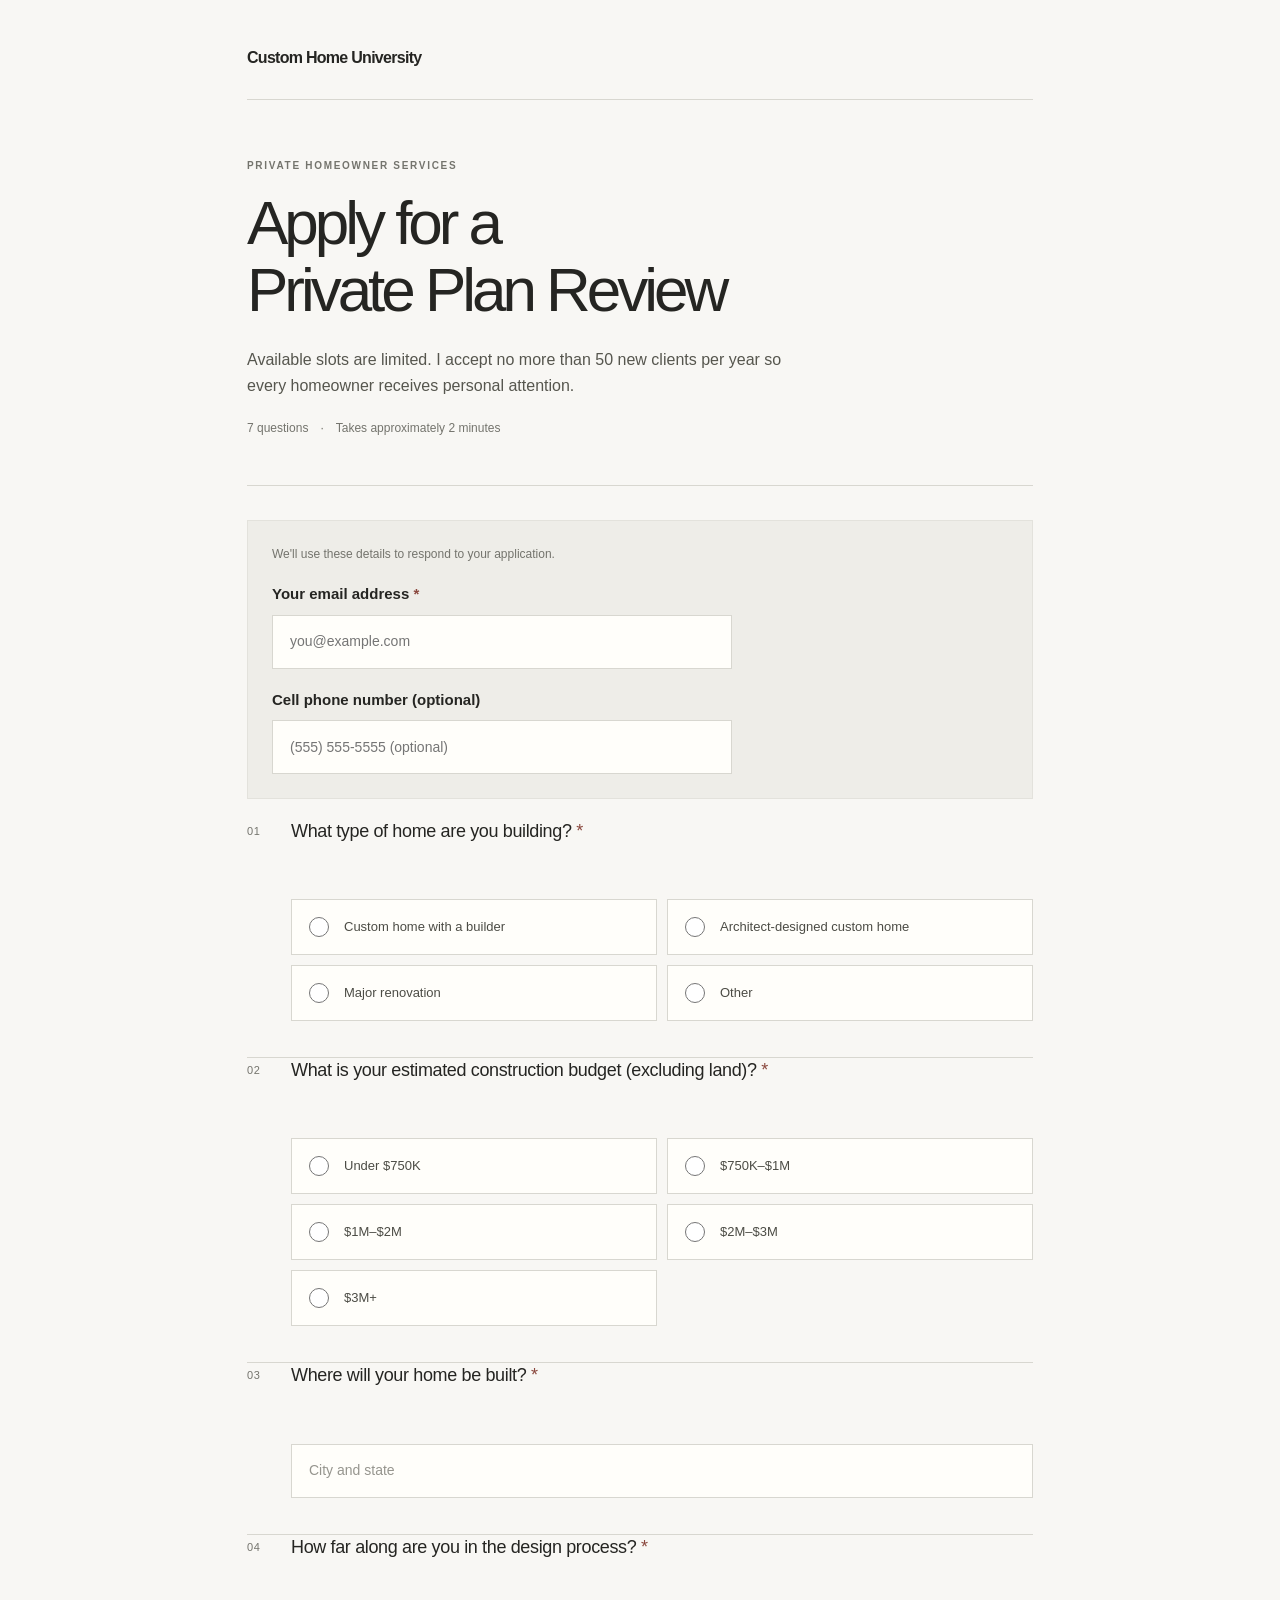
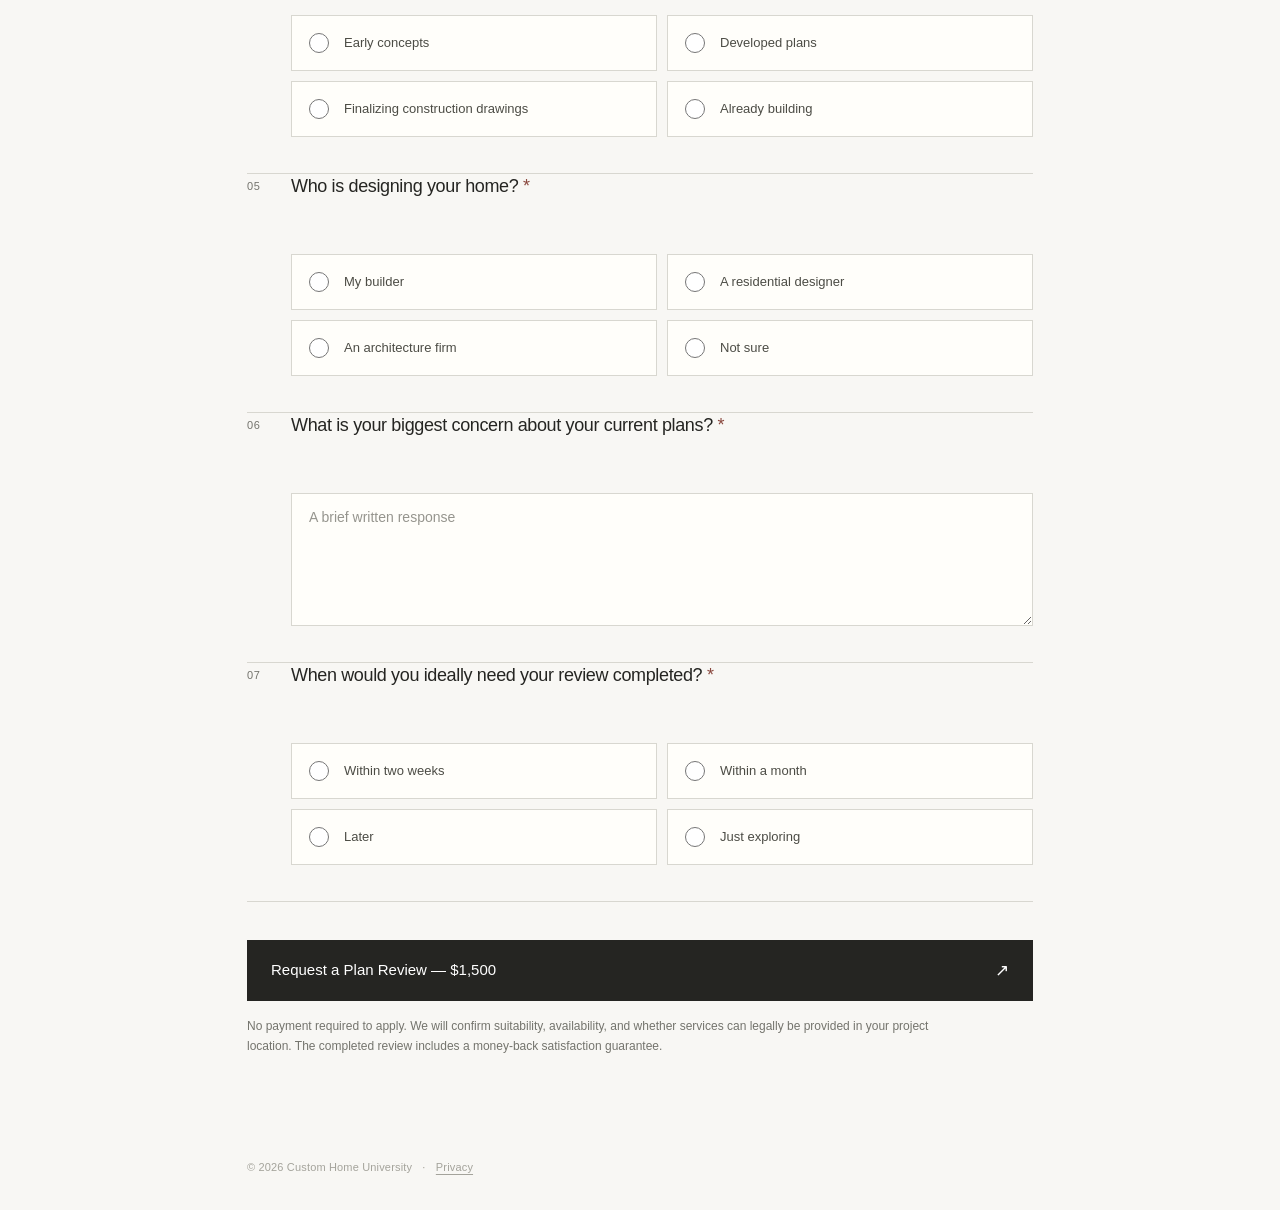
==== commit 07e6af2d: "Strengthen value-first plan review offer, set $1,500 price and 50 annual client limit" ====
--- a/apply.html
+++ b/apply.html
@@ -18,7 +18,7 @@
       <div class="header-rule"></div>
       <p class="eyebrow">Private homeowner services</p>
       <h1>Apply for a<br>Private Plan Review</h1>
-      <p class="intro">We accept one new project per week to ensure each homeowner receives personal attention.</p>
+      <p class="intro">Available slots are limited. I accept no more than 50 new clients per year so every homeowner receives personal attention.</p>
       <div class="form-meta"><span>7 questions</span><span aria-hidden="true">·</span><span>Takes approximately 2 minutes</span></div>
     </header>
     <form id="applicationForm" class="application-form" novalidate>
@@ -88,8 +88,8 @@
         </div>
       </fieldset>
       <div class="submit-section">
-        <button id="applicationSubmit" class="primary-button submit-application" type="submit">Request a Plan Review — $1,495 <span aria-hidden="true">↗</span></button>
-        <p class="fine-print">No payment required to apply. We will confirm suitability, availability, and whether services can legally be provided in your project location.</p>
+        <button id="applicationSubmit" class="primary-button submit-application" type="submit">Request a Plan Review — $1,500 <span aria-hidden="true">↗</span></button>
+        <p class="fine-print">No payment required to apply. We will confirm suitability, availability, and whether services can legally be provided in your project location. The completed review includes a money-back satisfaction guarantee.</p>
         <p id="applicationStatus" class="form-status" role="status" aria-live="polite"></p>
       </div>
       <input type="text" name="website" class="honeypot" autocomplete="off" tabindex="-1" aria-hidden="true">
--- a/assets/site.css
+++ b/assets/site.css
@@ -1,7 +1,28 @@
 :root{color-scheme:light;--paper:#f8f7f4;--ink:#252522;--muted:#74746d;--soft:#a4a39b;--line:#d8d7d0;--field:#fffefa;--panel:#e9e8e3}
 *{box-sizing:border-box}html{scroll-behavior:smooth}body{margin:0;background:var(--paper);color:var(--ink);font-family:-apple-system,BlinkMacSystemFont,"Segoe UI",Helvetica,Arial,sans-serif;-webkit-font-smoothing:antialiased;line-height:1.5}a{color:inherit}button,input,textarea{font:inherit}button{cursor:pointer}h1,h2,p{margin-top:0}.visually-hidden{position:absolute!important;width:1px;height:1px;padding:0;margin:-1px;overflow:hidden;clip:rect(0,0,0,0);white-space:nowrap;border:0}.honeypot,.submission-frame{position:absolute;width:1px;height:1px;left:-10000px;top:-10000px;opacity:0;border:0;pointer-events:none}.site-footer{margin-top:auto;padding:40px 0 20px;text-align:center;color:var(--soft);font-size:11px;letter-spacing:.015em}.site-footer a{text-underline-offset:3px;text-decoration-thickness:1px}.site-footer span[aria-hidden]{padding:0 7px}
-.landing-container{max-width:868px;width:calc(100% - 56px);min-height:100svh;margin:0 auto;display:flex;flex-direction:column}.landing-content{padding-top:clamp(72px,10.5vh,114px)}.brand-heading{text-align:center;font-size:clamp(38px,5.2vw,63px);font-weight:500;line-height:1.13;letter-spacing:-.067em;text-wrap:balance;margin-bottom:clamp(40px,6vh,66px)}.video-frame{width:100%;aspect-ratio:16/9;background:var(--panel);border:1px solid #dad9d3;position:relative;overflow:hidden}.video-frame iframe,.video-frame video{width:100%;height:100%;display:block;border:0}.video-placeholder{position:absolute;inset:0;display:flex;align-items:center;justify-content:center;flex-direction:column;gap:21px;color:#797871}.play-ring{display:grid;place-items:center;width:82px;height:82px;border:1px solid #c5c4bd;border-radius:50%;padding-left:4px}.placeholder-caption{font-size:10px;text-transform:uppercase;font-weight:600;letter-spacing:.24em}.email-section{max-width:610px;margin:clamp(32px,5.5vh,55px) auto 0;text-align:center}.email-section h2{font-size:16px;letter-spacing:-.005em;font-weight:400;margin-bottom:19px}.email-form{display:flex;flex-direction:column;gap:10px}.email-form input[type=email],.email-form input[type=tel],.contact-panel input,.text-field{border:1px solid var(--line);border-radius:0;min-height:54px;outline-offset:2px;background:var(--field);color:var(--ink);font-size:14px;padding:13px 17px;min-width:0;width:100%}.email-form input[type=email],.email-form input[type=tel]{flex:1 1 auto}.email-form .primary-button{width:100%}.email-form input::placeholder,.text-field::placeholder{color:#96958e}.primary-button{display:inline-flex;align-items:center;justify-content:center;gap:17px;min-height:54px;background:var(--ink);color:white;border:1px solid var(--ink);padding:14px 21px;border-radius:0;white-space:nowrap;font-size:13px;font-weight:500;transition:background .15s ease}.primary-button:hover{background:#44443d}.primary-button:disabled{opacity:.6;cursor:wait}.primary-button span{font-size:17px;font-weight:400;line-height:1}.helper-text{color:var(--muted);font-size:12px;margin:12px 0 0}.form-status{font-size:13px;line-height:1.5;min-height:22px;margin:10px auto 0;color:var(--muted)}.form-status[data-kind=error]{color:#9a342e}.form-status[data-kind=success]{color:#355a3e}input:focus-visible,textarea:focus-visible,.choice input:focus-visible+span,button:focus-visible,a:focus-visible{outline:2px solid #65645d;outline-offset:3px}
+.landing-container{max-width:868px;width:calc(100% - 56px);min-height:100svh;margin:0 auto;display:flex;flex-direction:column}.landing-content{padding-top:clamp(72px,10.5vh,114px)}.brand-heading{text-align:center;font-size:clamp(38px,5.2vw,63px);font-weight:500;line-height:1.13;letter-spacing:-.067em;text-wrap:balance;margin-bottom:clamp(40px,6vh,66px)}.video-frame{width:100%;aspect-ratio:16/9;background:var(--panel);border:1px solid #dad9d3;position:relative;overflow:hidden}.video-frame iframe,.video-frame video{width:100%;height:100%;display:block;border:0}.video-frame.is-portrait-video{width:min(100%,420px);aspect-ratio:9/16;margin-left:auto;margin-right:auto;background:#171717}.video-frame.is-portrait-video video{object-fit:contain}.video-placeholder{position:absolute;inset:0;display:flex;align-items:center;justify-content:center;flex-direction:column;gap:21px;color:#797871}.play-ring{display:grid;place-items:center;width:82px;height:82px;border:1px solid #c5c4bd;border-radius:50%;padding-left:4px}.placeholder-caption{font-size:10px;text-transform:uppercase;font-weight:600;letter-spacing:.24em}.email-section{max-width:610px;margin:clamp(32px,5.5vh,55px) auto 0;text-align:center}.email-section h2{font-size:16px;letter-spacing:-.005em;font-weight:400;margin-bottom:19px}.email-form{display:flex;flex-direction:column;gap:10px}.email-form input[type=email],.email-form input[type=tel],.contact-panel input,.text-field{border:1px solid var(--line);border-radius:0;min-height:54px;outline-offset:2px;background:var(--field);color:var(--ink);font-size:14px;padding:13px 17px;min-width:0;width:100%}.email-form input[type=email],.email-form input[type=tel]{flex:1 1 auto}.email-form .primary-button{width:100%}.email-form input::placeholder,.text-field::placeholder{color:#96958e}.primary-button{display:inline-flex;align-items:center;justify-content:center;gap:17px;min-height:54px;background:var(--ink);color:white;border:1px solid var(--ink);padding:14px 21px;border-radius:0;white-space:nowrap;font-size:13px;font-weight:500;transition:background .15s ease}.primary-button:hover{background:#44443d}.primary-button:disabled{opacity:.6;cursor:wait}.primary-button span{font-size:17px;font-weight:400;line-height:1}.helper-text{color:var(--muted);font-size:12px;margin:12px 0 0}.form-status{font-size:13px;line-height:1.5;min-height:22px;margin:10px auto 0;color:var(--muted)}.form-status[data-kind=error]{color:#9a342e}.form-status[data-kind=success]{color:#355a3e}input:focus-visible,textarea:focus-visible,.choice input:focus-visible+span,button:focus-visible,a:focus-visible{outline:2px solid #65645d;outline-offset:3px}
 .form-container{max-width:786px;width:calc(100% - 64px);margin:0 auto;min-height:100svh}.form-header{padding-top:46px}.wordmark{display:inline-block;font-size:16px;letter-spacing:-.045em;font-weight:600;text-decoration:none}.header-rule{height:1px;background:var(--line);margin:29px 0 58px}.eyebrow{text-transform:uppercase;font-weight:650;letter-spacing:.17em;color:var(--muted);font-size:10px;margin:0 0 17px}.form-header h1{font-size:clamp(39px,6vw,62px);line-height:1.08;letter-spacing:-.065em;font-weight:500;margin:0 0 23px}.intro{max-width:565px;font-size:16px;line-height:1.66;color:#56564e;margin-bottom:19px}.form-meta{display:flex;gap:12px;align-items:center;font-size:12px;color:var(--muted);margin-bottom:48px}.application-form{border-top:1px solid var(--line)}.contact-panel{background:#eeede8;border:1px solid #e3e2dc;padding:24px;margin:34px 0 20px}.contact-panel label{display:block;font-size:15px;font-weight:600;margin-bottom:3px}.contact-panel p{font-size:12px;margin:0 0 15px;color:var(--muted)}.contact-panel input{max-width:460px;display:block}.contact-field+.contact-field{margin-top:20px}.contact-field label{margin-bottom:9px}.contact-panel>p{margin-bottom:20px}.required{color:#8a483e}.question{padding:33px 0 36px;border:0;border-bottom:1px solid var(--line);margin:0;min-width:0}.question legend{font-size:18px;font-weight:500;letter-spacing:-.02em;line-height:1.4;padding:0;width:100%;display:flex;gap:22px}.question-index{font-size:11px;color:var(--muted);letter-spacing:.065em;padding-top:5px;min-width:22px;display:inline-block;font-variant-numeric:tabular-nums}.choices,.field-body{margin:22px 0 0 44px}.choices{display:grid;grid-template-columns:repeat(2,minmax(0,1fr));gap:10px}.choice{position:relative;display:flex;align-items:center;min-height:56px;border:1px solid var(--line);background:var(--field);cursor:pointer;transition:border-color .12s ease,background .12s ease}.choice input[type=radio]{position:static;opacity:1;appearance:auto;flex:0 0 20px;width:20px;height:20px;margin:0 0 0 17px;accent-color:#416a49;cursor:pointer}.choice span{display:flex;align-items:center;flex:1;min-width:0;min-height:54px;font-size:13px;color:#4c4c45;line-height:1.4;padding:13px 15px;border:0;background:transparent}.choice:hover{border-color:#888980}.choice input:checked+span{color:#284f32;font-weight:650}.choice input:checked+span:after{content:"✓ Selected";display:inline-block;flex:0 0 auto;margin-left:auto;padding-left:12px;font-size:11px;font-weight:700;letter-spacing:.01em;color:#31613c}.choice:has(input:checked){background:#e6efe5;border:2px solid #416a49}.choice:has(input:checked) input[type=radio]{margin-left:16px}.choice:has(input:checked) span{min-height:52px}.choice input:focus-visible{outline:2px solid #416a49;outline-offset:3px}.text-field{max-width:100%}textarea.text-field{resize:vertical;min-height:120px;display:block}.submit-section{padding:38px 0 0}.submit-application{width:100%;min-height:60px;font-size:15px;justify-content:space-between;padding:18px 23px}.fine-print{font-size:12px;color:var(--muted);line-height:1.7;margin:15px 0 0;max-width:690px}.form-container .site-footer{text-align:left;margin-top:30px;padding-bottom:35px}
 .response-container{max-width:786px;width:calc(100% - 64px);min-height:100svh;display:flex;flex-direction:column;margin:0 auto;padding-top:45px}.response-content{margin:auto 0;padding:68px 0}.checkmark{display:grid;place-items:center;border:1px solid #b7b5a8;border-radius:50%;width:55px;height:55px;font-size:25px;color:#415640;margin-bottom:30px}.response-content h1,.policy-container h1{font-weight:500;font-size:clamp(38px,6vw,56px);letter-spacing:-.065em;line-height:1.13;margin-bottom:23px}.response-content p:not(.eyebrow){max-width:530px;color:#56564e;line-height:1.7;font-size:16px}.text-link{text-decoration:underline;text-underline-offset:5px;font-size:13px;display:inline-block;margin-top:22px}.policy-container{max-width:720px;width:calc(100% - 64px);margin:0 auto;padding-top:46px}.policy-container h1{margin-top:80px}.policy-container>p{line-height:1.75;color:#55554f;font-size:15px;margin-bottom:19px}.policy-container .site-footer{margin-top:65px;text-align:left}
 @media(max-width:680px){.landing-container{width:calc(100% - 36px)}.landing-content{padding-top:clamp(64px,11vh,90px)}.brand-heading{font-size:clamp(35px,8.8vw,48px);margin-bottom:43px}.play-ring{width:64px;height:64px}.play-ring svg{width:20px}.video-placeholder{gap:15px}.placeholder-caption{font-size:8px}.email-form{flex-direction:column}.email-form input[type=email],.email-form input[type=tel]{flex:initial}.primary-button{width:100%}.email-section{width:100%;max-width:420px}.form-container,.response-container,.policy-container{width:calc(100% - 36px)}.form-header{padding-top:28px}.header-rule{margin:22px 0 45px}.intro{font-size:15px}.form-meta{margin-bottom:32px}.contact-panel{padding:18px}.question{padding:29px 0}.question legend{font-size:17px;gap:10px}.question-index{min-width:22px}.choices{grid-template-columns:1fr;gap:8px}.choices,.field-body{margin-left:32px}.choice span{min-height:52px;font-size:14px;padding:14px 13px}.choice input:checked+span:after{font-size:11px;padding-left:8px}.submit-application{font-size:14px}.response-content{padding:65px 0}.policy-container h1{margin-top:55px}}
-@media(prefers-reduced-motion:reduce){html{scroll-behavior:auto}.primary-button,.choice span{transition:none}}+@media(prefers-reduced-motion:reduce){html{scroll-behavior:auto}.primary-button,.choice span{transition:none}}
+.home-copy{max-width:675px;margin:clamp(88px,12vh,132px) auto 0;padding:0 3px;color:var(--ink)}.copy-eyebrow{margin:0 0 20px;color:var(--muted);font-size:11px;font-weight:650;letter-spacing:.14em;text-transform:uppercase}.home-copy h2{font-size:clamp(31px,4.6vw,48px);font-weight:500;line-height:1.14;letter-spacing:-.055em;margin:0 0 27px;text-wrap:balance}.home-copy p:not(.copy-eyebrow){font-size:16px;line-height:1.79;color:#50504a;margin:0 0 20px}.home-copy p strong{color:var(--ink);font-weight:650}.home-copy .copy-closing{margin-top:27px!important;color:var(--ink)!important;font-weight:500}.lower-signup{padding:34px 28px 36px;background:#eeede8;border:1px solid #deddd5;margin-top:clamp(56px,8vh,82px);max-width:680px}.lower-signup .copy-eyebrow{margin-bottom:10px}.lower-signup h2{font-size:clamp(23px,3.4vw,31px);line-height:1.23;font-weight:500;letter-spacing:-.045em;margin-bottom:25px}.lower-signup .helper-text{margin-top:15px}@media(max-width:680px){.home-copy{margin-top:68px;padding:0 4px}.home-copy h2{font-size:clamp(31px,8vw,39px)}.home-copy p:not(.copy-eyebrow){font-size:15px;line-height:1.75}.lower-signup{padding:27px 18px 26px;margin-top:48px}.lower-signup h2{font-size:25px}}
+
+
+/* Private Plan Review offer section: outcome, diagnostic questions, proof of process, and capacity */
+.home-copy .copy-subheading{margin-top:28px!important;margin-bottom:12px!important;color:var(--ink)!important;font-weight:600;font-size:16px!important}
+.decision-questions{list-style:none;padding:0;margin:0 0 28px;display:grid;gap:0}
+.decision-questions li{position:relative;padding:14px 0 14px 34px;border-bottom:1px solid var(--line);font-size:15px;line-height:1.6;color:var(--ink)}
+.decision-questions li:first-child{border-top:1px solid var(--line)}
+.decision-questions li:before{content:"?";position:absolute;left:0;top:14px;width:21px;height:21px;border:1px solid #aca9a0;border-radius:50%;text-align:center;font-size:12px;line-height:19px;font-weight:600;color:var(--muted)}
+.offer-details{margin:38px 0 0;padding:29px 28px 12px;background:#eeede8;border:1px solid #deddd5}
+.offer-details .copy-eyebrow{margin:0 0 12px}
+.offer-inclusions{list-style:none;padding:0;margin:0}
+.offer-inclusions li{display:grid;gap:4px;padding:16px 0;border-bottom:1px solid #d7d5cc}
+.offer-inclusions li:last-child{border-bottom:none}
+.offer-inclusions strong{font-weight:600;color:var(--ink);font-size:15px}
+.offer-inclusions span{color:#66665e;line-height:1.6;font-size:14px}
+.home-copy .offer-price{display:flex;flex-wrap:wrap;align-items:baseline;justify-content:space-between;gap:10px;padding:24px 0 19px;margin:0!important;color:var(--ink)!important;font-weight:600;font-size:17px!important;border-bottom:1px solid var(--line)}
+.home-copy .offer-price strong{font-weight:600;font-size:32px;letter-spacing:-.05em}
+.home-copy .offer-guarantee{margin-top:17px!important;font-size:14px!important}
+.home-copy .copy-closing{padding-left:16px;border-left:3px solid #416a49;margin-top:31px!important;font-size:15px!important}
+@media(max-width:680px){.decision-questions li{font-size:14px}.offer-details{padding:22px 19px 10px}.offer-inclusions strong{font-size:14px}.offer-inclusions span{font-size:13px}.home-copy .offer-price strong{font-size:29px}}
